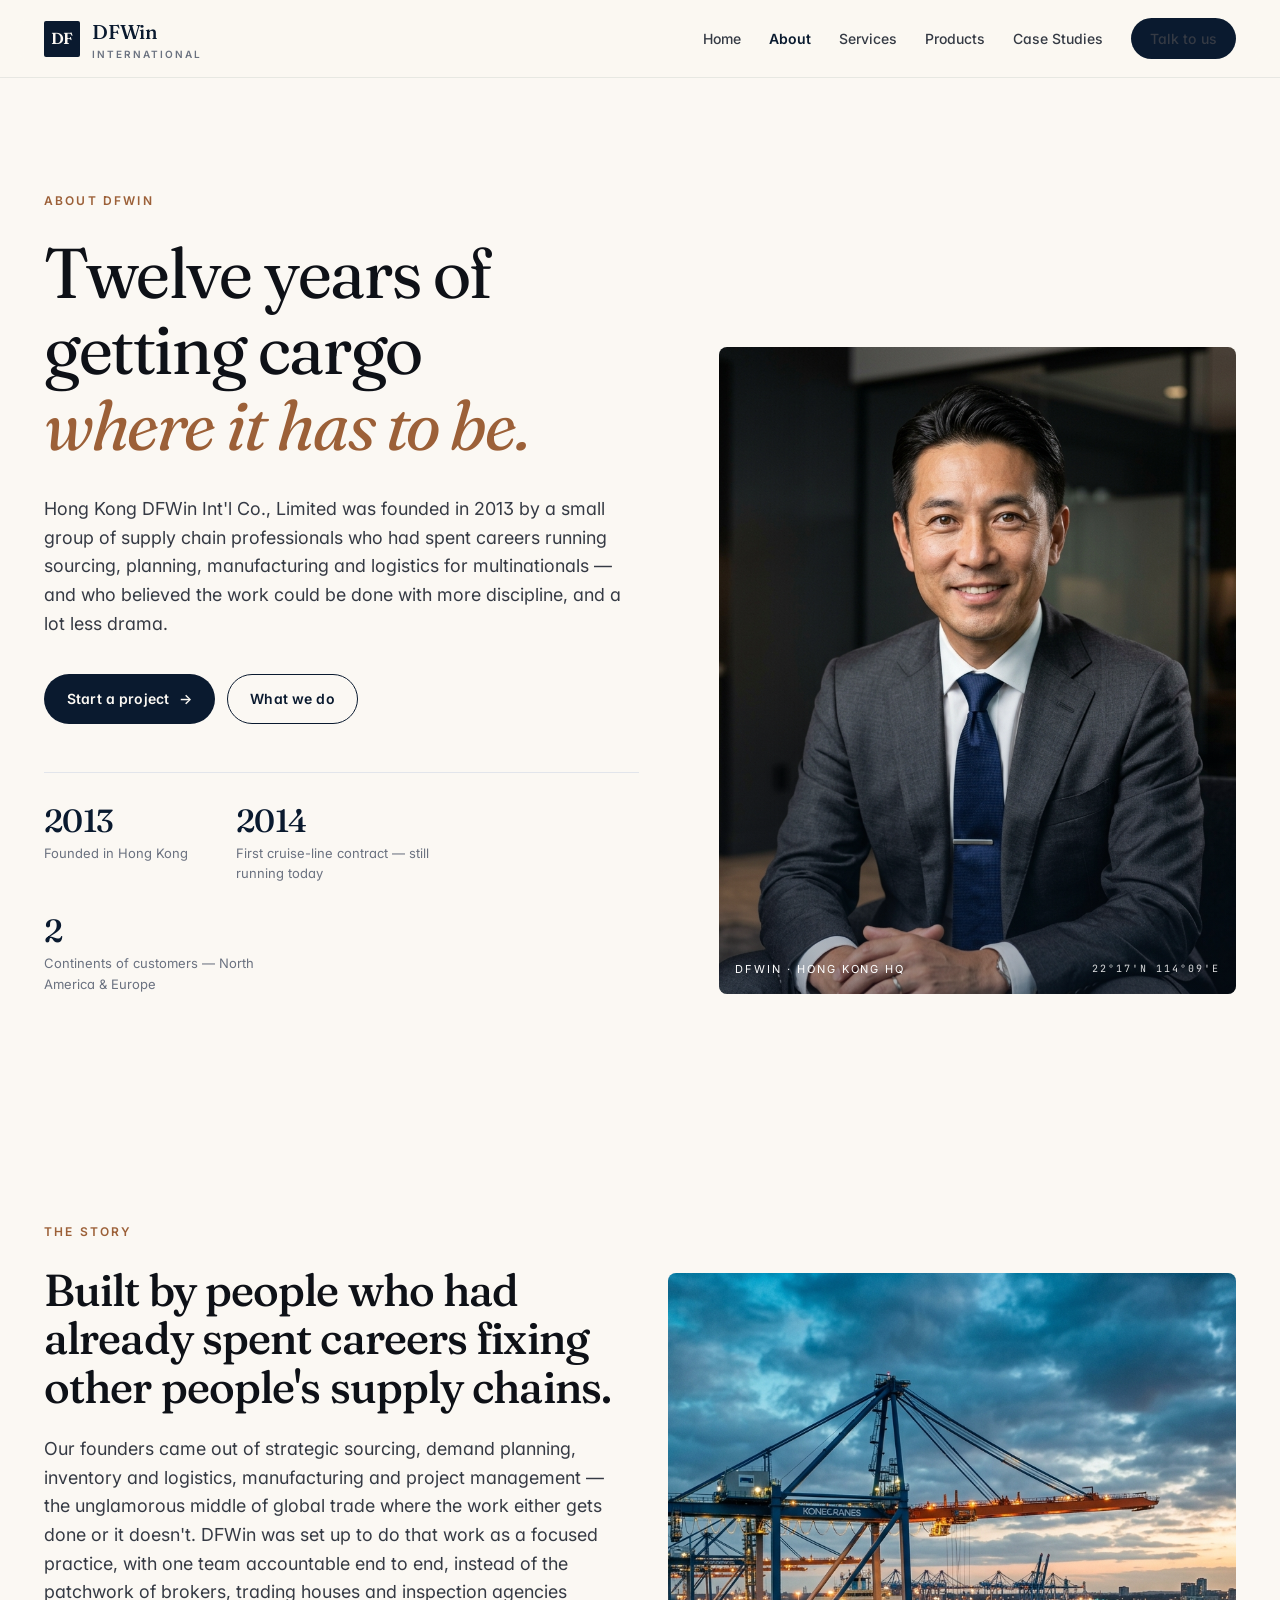
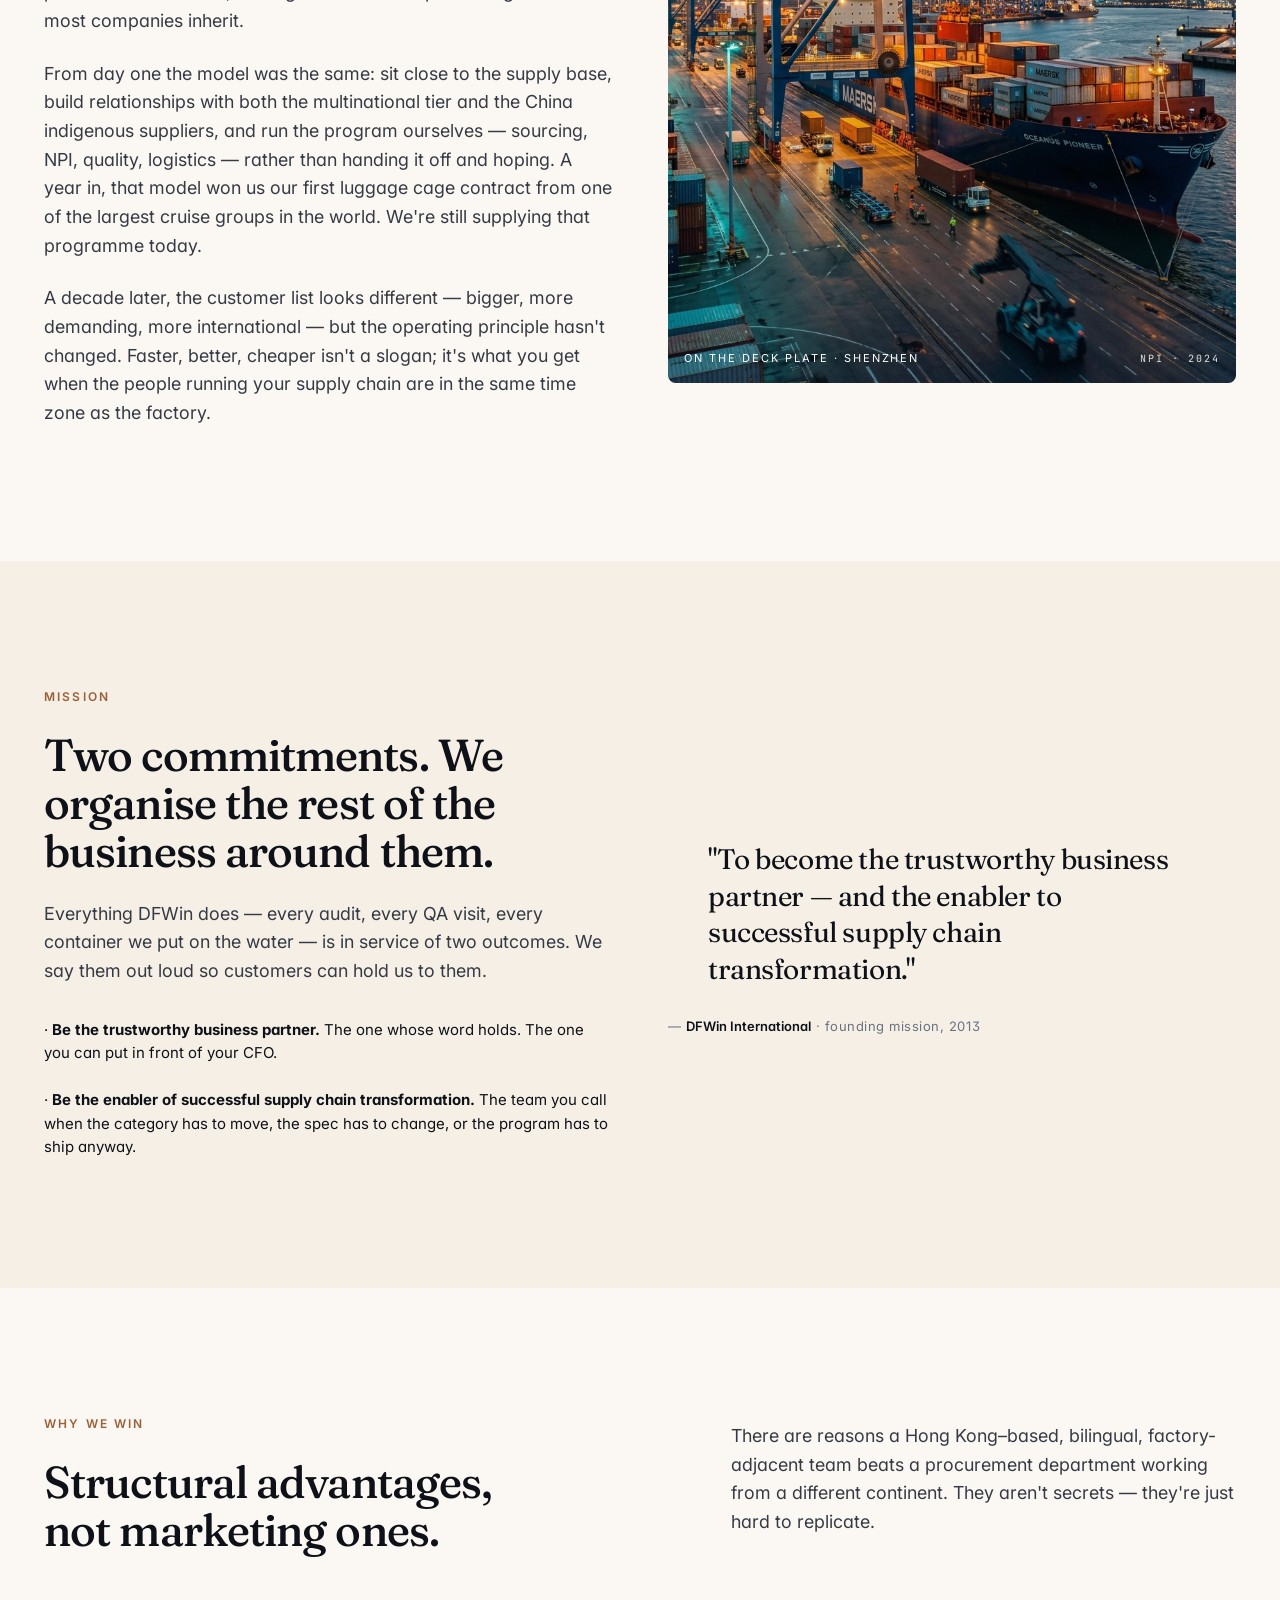
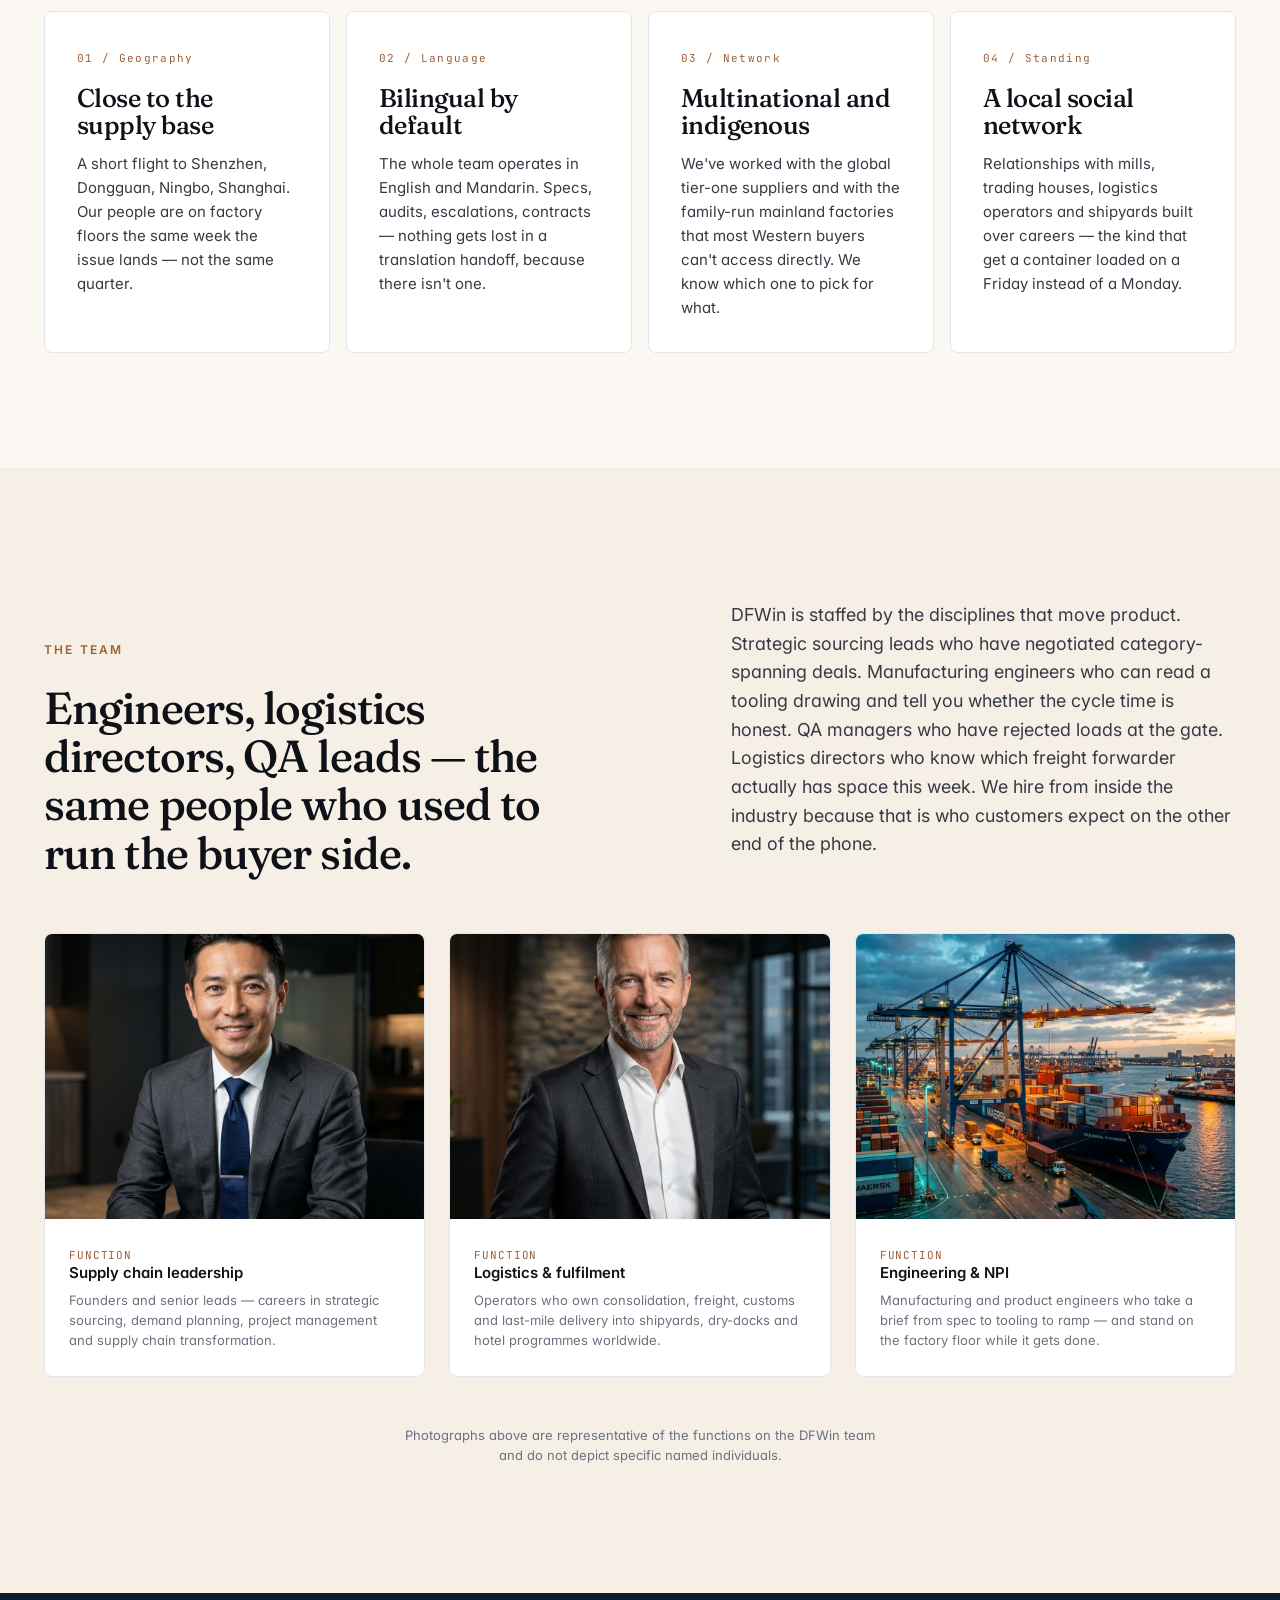
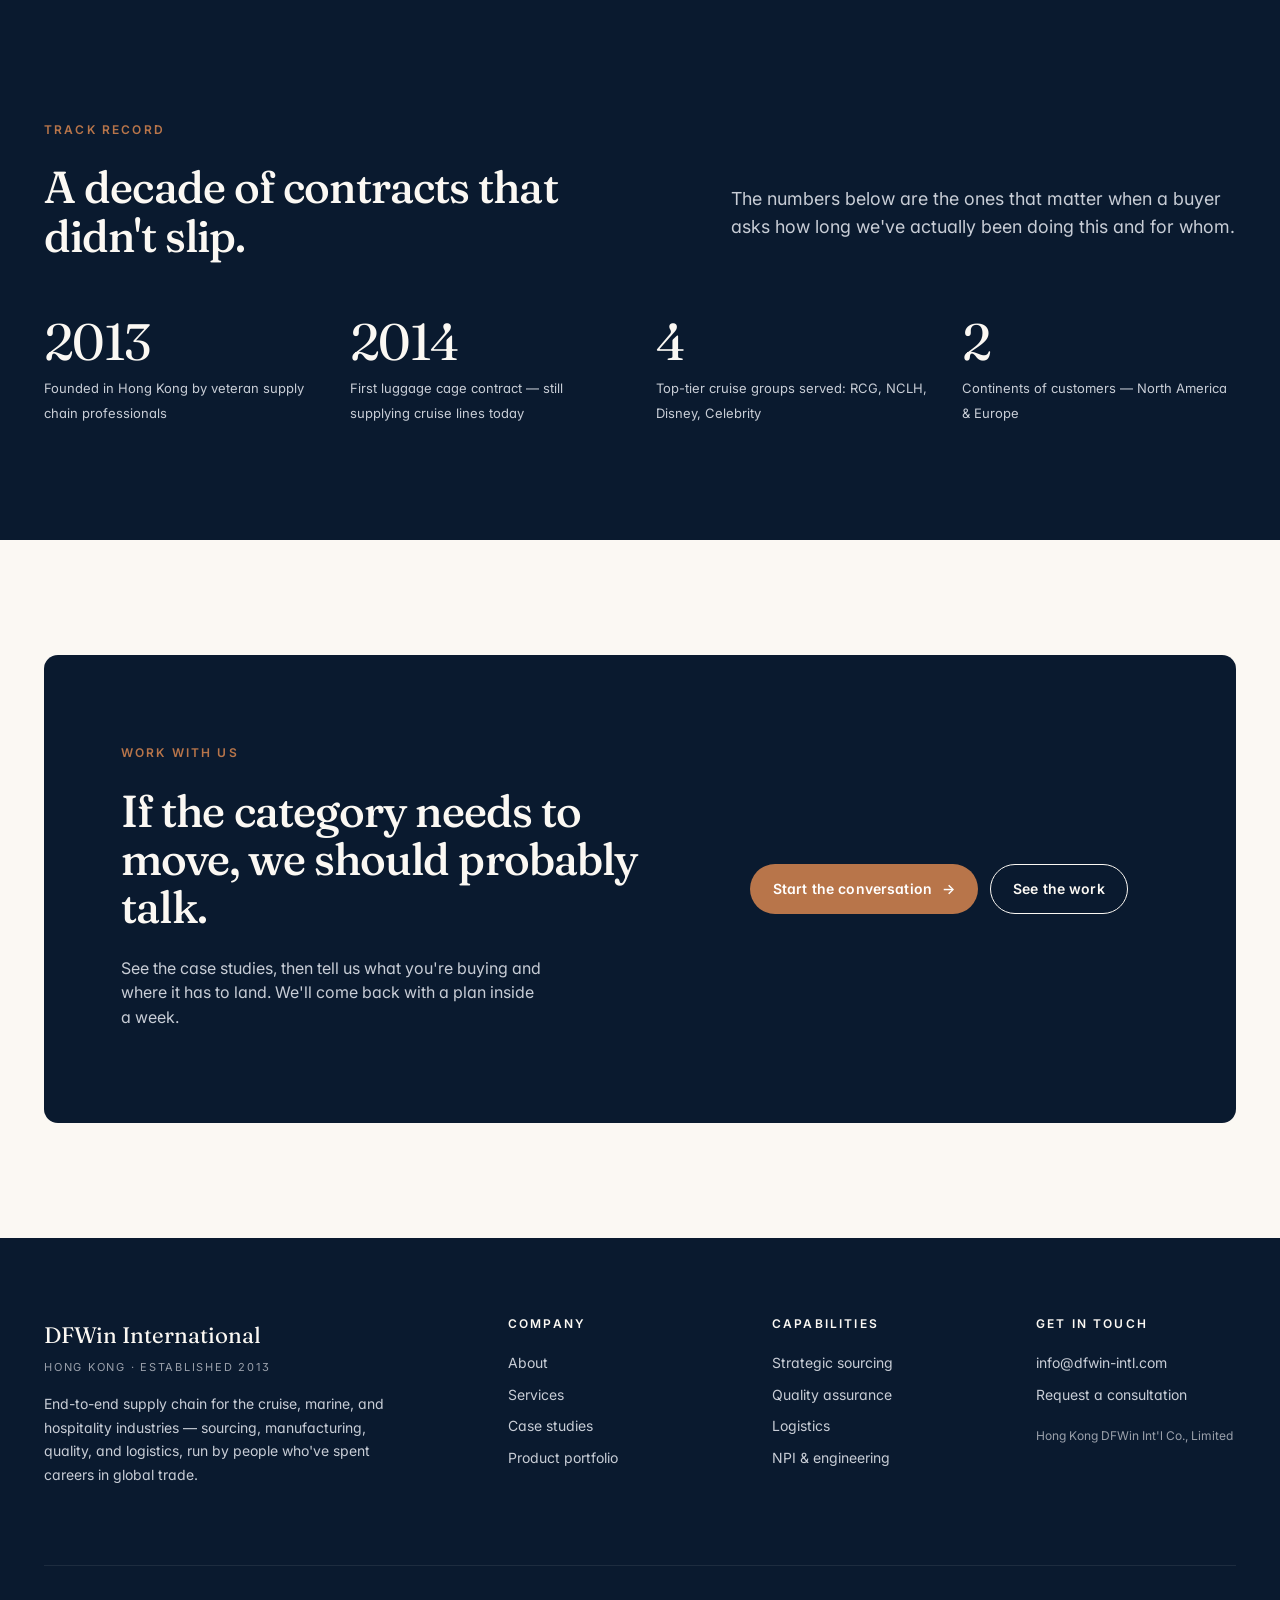
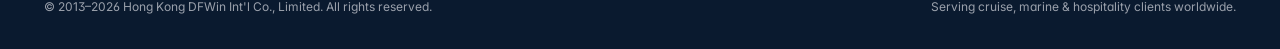
==== about.html @ 31b8bef3 "Initial deploy: DFWin International rebuilt site" ====
<!DOCTYPE html>
<html lang="en">
<head>
  <meta charset="UTF-8">
  <meta name="viewport" content="width=device-width, initial-scale=1.0">
  <meta name="theme-color" content="#0a1a2f">
  <title>About | DFWin International — Global Supply Chain</title>
  <meta name="description" content="Founded in Hong Kong in 2013 by veteran supply chain professionals, DFWin International runs end-to-end sourcing, NPI, QA and logistics for cruise lines, shipyards and hospitality brands in North America and Europe.">
  <meta property="og:type" content="website">
  <meta property="og:title" content="About | DFWin International — Global Supply Chain">
  <meta property="og:description" content="Veteran supply chain professionals, operating out of Hong Kong, building the China-based supply chain for cruise, marine and hospitality customers in North America and Europe.">
  <meta property="og:image" content="images/asian_executive.png">
  <meta property="og:site_name" content="DFWin International">
  <meta property="og:locale" content="en_US">
  <link rel="preconnect" href="https://fonts.googleapis.com">
  <link rel="preconnect" href="https://fonts.gstatic.com" crossorigin>
  <link href="https://fonts.googleapis.com/css2?family=Fraunces:opsz,wght,SOFT@9..144,300..600,0..100&family=Inter:wght@400;500;600;700&family=JetBrains+Mono:wght@500&display=swap" rel="stylesheet">
  <link rel="stylesheet" href="assets/css/main.css">
</head>
<body>

<header class="nav" role="banner">
  <div class="nav-inner">
    <a class="brand" href="index.html" aria-label="DFWin International — home">
      <span class="brand-mark">DF</span>
      <span>DFWin<small>International</small></span>
    </a>
    <nav class="nav-links" aria-label="Primary">
      <a href="index.html">Home</a>
      <a href="about.html" aria-current="page">About</a>
      <a href="services.html">Services</a>
      <a href="products.html">Products</a>
      <a href="case-studies.html">Case Studies</a>
      <a href="contact.html" class="btn btn-primary" style="padding: 9px 18px;">Talk to us</a>
    </nav>
    <button class="nav-mobile-toggle" data-nav-toggle aria-expanded="false" aria-controls="nav-mobile" aria-label="Open menu">
      <svg width="20" height="20" viewBox="0 0 24 24" fill="none" stroke="currentColor" stroke-width="1.6"><path d="M3 7h18M3 12h18M3 17h18" stroke-linecap="round"/></svg>
    </button>
  </div>
  <div class="nav-mobile" id="nav-mobile" data-nav-mobile>
    <a href="index.html">Home</a>
    <a href="about.html" aria-current="page">About</a>
    <a href="services.html">Services</a>
    <a href="products.html">Products</a>
    <a href="case-studies.html">Case Studies</a>
    <a href="contact.html">Talk to us</a>
  </div>
</header>

<main>

  <!-- ============== HERO ============== -->
  <section class="hero" aria-labelledby="about-hero-h">
    <div class="container">
      <div class="hero-grid">
        <div class="reveal">
          <p class="eyebrow mb-3">About DFWin</p>
          <h1 id="about-hero-h" class="font-display">
            Twelve years of getting cargo<br>
            <em>where it has to be.</em>
          </h1>
          <p class="lede mt-4" style="max-width: 54ch;">
            Hong Kong DFWin Int'l Co., Limited was founded in 2013 by a small group of supply chain professionals who had spent careers running sourcing, planning, manufacturing and logistics for multinationals — and who believed the work could be done with more discipline, and a lot less drama.
          </p>
          <div class="mt-4" style="display:flex; flex-wrap:wrap; gap:12px; margin-top:36px;">
            <a class="btn btn-primary btn-arrow" href="contact.html">Start a project</a>
            <a class="btn btn-ghost" href="services.html">What we do</a>
          </div>
          <div class="hero-meta">
            <div class="hero-meta-item"><strong>2013</strong><span>Founded in Hong Kong</span></div>
            <div class="hero-meta-item"><strong>2014</strong><span>First cruise-line contract — still running today</span></div>
            <div class="hero-meta-item"><strong>2</strong><span>Continents of customers — North America &amp; Europe</span></div>
          </div>
        </div>
        <div class="hero-media reveal" aria-hidden="true">
          <img src="images/asian_executive.png" alt="" loading="eager" decoding="async">
          <div class="hero-tag">
            <span>DFWin · Hong Kong HQ</span>
            <span>22°17'N 114°09'E</span>
          </div>
        </div>
      </div>
    </div>
  </section>

  <!-- ============== STORY ============== -->
  <section aria-labelledby="story-h">
    <div class="container">
      <div class="grid grid-2 reveal" style="align-items: center;">
        <div>
          <p class="eyebrow mb-3">The story</p>
          <h2 id="story-h" class="mb-3">Built by people who had already spent careers fixing other people's supply chains.</h2>
          <p class="lede">Our founders came out of strategic sourcing, demand planning, inventory and logistics, manufacturing and project management — the unglamorous middle of global trade where the work either gets done or it doesn't. DFWin was set up to do that work as a focused practice, with one team accountable end to end, instead of the patchwork of brokers, trading houses and inspection agencies most companies inherit.</p>
          <p class="lede mt-3">From day one the model was the same: sit close to the supply base, build relationships with both the multinational tier and the China indigenous suppliers, and run the program ourselves — sourcing, NPI, quality, logistics — rather than handing it off and hoping. A year in, that model won us our first luggage cage contract from one of the largest cruise groups in the world. We're still supplying that programme today.</p>
          <p class="lede mt-3">A decade later, the customer list looks different — bigger, more demanding, more international — but the operating principle hasn't changed. Faster, better, cheaper isn't a slogan; it's what you get when the people running your supply chain are in the same time zone as the factory.</p>
        </div>
        <figure class="hero-media" style="margin: 0;" aria-hidden="true">
          <img src="images/marine_engineering.png" alt="">
          <div class="hero-tag">
            <span>On the deck plate · Shenzhen</span>
            <span>NPI · 2024</span>
          </div>
        </figure>
      </div>
    </div>
  </section>

  <!-- ============== MISSION ============== -->
  <section class="surface-cream" aria-labelledby="mission-h">
    <div class="container">
      <div class="grid grid-2 reveal" style="align-items: center;">
        <div>
          <p class="eyebrow mb-3">Mission</p>
          <h2 id="mission-h" class="mb-3">Two commitments. We organise the rest of the business around them.</h2>
          <p class="lede">Everything DFWin does — every audit, every QA visit, every container we put on the water — is in service of two outcomes. We say them out loud so customers can hold us to them.</p>
          <ul class="flow mt-4" style="list-style: none; padding: 0; font-size: 15px;">
            <li>· <strong>Be the trustworthy business partner.</strong> The one whose word holds. The one you can put in front of your CFO.</li>
            <li>· <strong>Be the enabler of successful supply chain transformation.</strong> The team you call when the category has to move, the spec has to change, or the program has to ship anyway.</li>
          </ul>
        </div>
        <figure style="margin: 0;">
          <blockquote class="pull">
            "To become the trustworthy business partner — and the enabler to successful supply chain transformation."
          </blockquote>
          <span class="pull-cite">— <strong>DFWin International</strong> · founding mission, 2013</span>
        </figure>
      </div>
    </div>
  </section>

  <!-- ============== WHY HONG KONG / WHY US ============== -->
  <section aria-labelledby="why-h">
    <div class="container">
      <div class="sec-head reveal">
        <div>
          <p class="eyebrow mb-3">Why we win</p>
          <h2 id="why-h">Structural advantages, not marketing ones.</h2>
        </div>
        <p class="lede">There are reasons a Hong Kong–based, bilingual, factory-adjacent team beats a procurement department working from a different continent. They aren't secrets — they're just hard to replicate.</p>
      </div>

      <div class="grid grid-4">
        <article class="card reveal">
          <span class="card-num">01 / Geography</span>
          <h3>Close to the supply base</h3>
          <p>A short flight to Shenzhen, Dongguan, Ningbo, Shanghai. Our people are on factory floors the same week the issue lands — not the same quarter.</p>
        </article>
        <article class="card reveal" style="transition-delay: 80ms;">
          <span class="card-num">02 / Language</span>
          <h3>Bilingual by default</h3>
          <p>The whole team operates in English and Mandarin. Specs, audits, escalations, contracts — nothing gets lost in a translation handoff, because there isn't one.</p>
        </article>
        <article class="card reveal" style="transition-delay: 160ms;">
          <span class="card-num">03 / Network</span>
          <h3>Multinational and indigenous</h3>
          <p>We've worked with the global tier-one suppliers and with the family-run mainland factories that most Western buyers can't access directly. We know which one to pick for what.</p>
        </article>
        <article class="card reveal" style="transition-delay: 240ms;">
          <span class="card-num">04 / Standing</span>
          <h3>A local social network</h3>
          <p>Relationships with mills, trading houses, logistics operators and shipyards built over careers — the kind that get a container loaded on a Friday instead of a Monday.</p>
        </article>
      </div>
    </div>
  </section>

  <!-- ============== TEAM ============== -->
  <section class="surface-cream" aria-labelledby="team-h">
    <div class="container">
      <div class="sec-head reveal">
        <div>
          <p class="eyebrow mb-3">The team</p>
          <h2 id="team-h">Engineers, logistics directors, QA leads — the same people who used to run the buyer side.</h2>
        </div>
        <p class="lede">DFWin is staffed by the disciplines that move product. Strategic sourcing leads who have negotiated category-spanning deals. Manufacturing engineers who can read a tooling drawing and tell you whether the cycle time is honest. QA managers who have rejected loads at the gate. Logistics directors who know which freight forwarder actually has space this week. We hire from inside the industry because that is who customers expect on the other end of the phone.</p>
      </div>

      <div class="grid grid-3">
        <article class="prod reveal">
          <div class="prod-img"><img src="images/asian_executive.png" alt="Supply chain leadership in conversation at the Hong Kong office"></div>
          <div class="prod-body">
            <span class="cs-card-tag">Function</span>
            <h4>Supply chain leadership</h4>
            <p>Founders and senior leads — careers in strategic sourcing, demand planning, project management and supply chain transformation.</p>
          </div>
        </article>
        <article class="prod reveal" style="transition-delay: 80ms;">
          <div class="prod-img"><img src="images/logistics_director.png" alt="Logistics director reviewing container schedules"></div>
          <div class="prod-body">
            <span class="cs-card-tag">Function</span>
            <h4>Logistics &amp; fulfilment</h4>
            <p>Operators who own consolidation, freight, customs and last-mile delivery into shipyards, dry-docks and hotel programmes worldwide.</p>
          </div>
        </article>
        <article class="prod reveal" style="transition-delay: 160ms;">
          <div class="prod-img"><img src="images/marine_engineering.png" alt="Engineer on a shipyard reviewing fabrication tolerances"></div>
          <div class="prod-body">
            <span class="cs-card-tag">Function</span>
            <h4>Engineering &amp; NPI</h4>
            <p>Manufacturing and product engineers who take a brief from spec to tooling to ramp — and stand on the factory floor while it gets done.</p>
          </div>
        </article>
      </div>

      <p class="muted center mt-6" style="font-size: 13px; max-width: 60ch; margin-left: auto; margin-right: auto;">Photographs above are representative of the functions on the DFWin team and do not depict specific named individuals.</p>
    </div>
  </section>

  <!-- ============== STATS / PROOF ============== -->
  <section class="surface-dark" aria-labelledby="about-proof-h">
    <div class="container">
      <div class="sec-head reveal">
        <div>
          <p class="eyebrow on-dark mb-3">Track record</p>
          <h2 id="about-proof-h">A decade of contracts that didn't slip.</h2>
        </div>
        <p class="lede" style="color: var(--ink-300);">The numbers below are the ones that matter when a buyer asks how long we've actually been doing this and for whom.</p>
      </div>
      <div class="stats reveal">
        <div class="stat"><strong>2013</strong><span>Founded in Hong Kong by veteran supply chain professionals</span></div>
        <div class="stat"><strong>2014</strong><span>First luggage cage contract — still supplying cruise lines today</span></div>
        <div class="stat"><strong>4</strong><span>Top-tier cruise groups served: RCG, NCLH, Disney, Celebrity</span></div>
        <div class="stat"><strong>2</strong><span>Continents of customers — North America &amp; Europe</span></div>
      </div>
    </div>
  </section>

  <!-- ============== CTA ============== -->
  <section aria-labelledby="about-cta-h">
    <div class="container">
      <div class="cta-band reveal">
        <div>
          <p class="eyebrow on-dark mb-3">Work with us</p>
          <h2 id="about-cta-h">If the category needs to move, we should probably talk.</h2>
          <p class="mt-3">See the case studies, then tell us what you're buying and where it has to land. We'll come back with a plan inside a week.</p>
        </div>
        <div class="cta-actions">
          <a class="btn btn-accent btn-arrow" href="contact.html">Start the conversation</a>
          <a class="btn btn-on-dark btn-ghost" href="case-studies.html">See the work</a>
        </div>
      </div>
    </div>
  </section>

</main>

<footer class="footer" role="contentinfo">
  <div class="container">
    <div class="footer-grid">
      <div>
        <div class="footer-brand">DFWin International
          <small>Hong Kong · Established 2013</small>
        </div>
        <p style="max-width: 38ch; font-size: 14px; line-height: 1.7; color: var(--ink-300);">End-to-end supply chain for the cruise, marine, and hospitality industries — sourcing, manufacturing, quality, and logistics, run by people who've spent careers in global trade.</p>
      </div>
      <div>
        <h4>Company</h4>
        <a href="about.html">About</a>
        <a href="services.html">Services</a>
        <a href="case-studies.html">Case studies</a>
        <a href="products.html">Product portfolio</a>
      </div>
      <div>
        <h4>Capabilities</h4>
        <a href="services.html#sourcing">Strategic sourcing</a>
        <a href="services.html#quality">Quality assurance</a>
        <a href="services.html#logistics">Logistics</a>
        <a href="services.html#npi">NPI &amp; engineering</a>
      </div>
      <div>
        <h4>Get in touch</h4>
        <a href="mailto:info@dfwin-intl.com">info@dfwin-intl.com</a>
        <a href="contact.html">Request a consultation</a>
        <p style="font-size: 12px; color: var(--ink-400); margin-top: 16px; line-height: 1.6;">Hong Kong DFWin Int'l Co., Limited</p>
      </div>
    </div>
    <div class="footer-meta">
      <span>© 2013–2026 Hong Kong DFWin Int'l Co., Limited. All rights reserved.</span>
      <span>Serving cruise, marine &amp; hospitality clients worldwide.</span>
    </div>
  </div>
</footer>

<script src="assets/js/main.js"></script>
</body>
</html>
---- assets/css/main.css ----
/* ============================================================
   DFWin International — Design System
   Editorial / premium / maritime B2B
   ============================================================ */

:root {
  /* Brand palette */
  --navy-900: #0a1a2f;
  --navy-800: #11253f;
  --navy-700: #1a3454;
  --navy-600: #2a4a6f;
  --cream-50:  #fbf8f3;
  --cream-100: #f5efe6;
  --cream-200: #ebe2d3;
  --copper-500: #b8754a;
  --copper-600: #9c6038;
  --copper-700: #7a4a2c;
  --teal-700:  #1e5e5e;
  --teal-800:  #144848;
  --ink-900:  #0e1117;
  --ink-800:  #1a1f29;
  --ink-700:  #353a44;
  --ink-500:  #6b7280;
  --ink-400:  #9aa0ab;
  --ink-300:  #c8cdd6;
  --ink-200:  #e2e5eb;
  --ink-100:  #eef0f4;

  /* Semantic */
  --bg:       var(--cream-50);
  --bg-alt:   var(--cream-100);
  --bg-dark:  var(--navy-900);
  --surface:  #ffffff;
  --text:     var(--ink-900);
  --text-soft:var(--ink-700);
  --text-mute:var(--ink-500);
  --accent:   var(--copper-500);
  --rule:     var(--ink-200);

  /* Type */
  --font-display: "Fraunces", Georgia, "Times New Roman", serif;
  --font-sans:    "Inter", -apple-system, BlinkMacSystemFont, "Segoe UI", sans-serif;
  --font-mono:    "JetBrains Mono", ui-monospace, SFMono-Regular, Menlo, monospace;

  /* Scale */
  --container:    1240px;
  --container-tight: 880px;

  /* Radii */
  --r-sm: 4px;
  --r-md: 8px;
  --r-lg: 14px;
  --r-xl: 24px;
}

/* ---------- Reset & base ---------- */
*, *::before, *::after { box-sizing: border-box; }
html { scroll-behavior: smooth; -webkit-text-size-adjust: 100%; }
body {
  margin: 0;
  font-family: var(--font-sans);
  font-weight: 400;
  color: var(--text);
  background: var(--bg);
  line-height: 1.55;
  font-feature-settings: "ss01", "cv11";
  -webkit-font-smoothing: antialiased;
  text-rendering: optimizeLegibility;
}
img { max-width: 100%; height: auto; display: block; }
a { color: inherit; text-decoration: none; }
button { font: inherit; cursor: pointer; }

/* ---------- Typography ---------- */
.font-display { font-family: var(--font-display); font-optical-sizing: auto; }
.eyebrow {
  font-family: var(--font-sans);
  font-size: 12px;
  font-weight: 600;
  letter-spacing: 0.18em;
  text-transform: uppercase;
  color: var(--copper-600);
}
.eyebrow.on-dark { color: var(--copper-500); }

h1, .h1, h2, .h2, h3, .h3, h4, .h4 {
  font-family: var(--font-display);
  font-weight: 500;
  letter-spacing: -0.02em;
  color: var(--text);
  margin: 0;
  line-height: 1.08;
  font-variation-settings: "SOFT" 30, "WONK" 0;
}
h1, .h1 { font-size: clamp(2.6rem, 5.5vw, 4.6rem); font-weight: 400; }
h2, .h2 { font-size: clamp(2rem, 3.5vw, 2.9rem); }
h3, .h3 { font-size: clamp(1.4rem, 2vw, 1.7rem); font-weight: 500; }
h4, .h4 { font-size: 1.15rem; font-weight: 600; font-family: var(--font-sans); letter-spacing: 0; }

.lede { font-size: clamp(1.05rem, 1.4vw, 1.25rem); color: var(--text-soft); line-height: 1.6; max-width: 60ch; }
.muted { color: var(--text-mute); }

::selection { background: var(--copper-500); color: #fff; }

/* ---------- Layout ---------- */
.container { width: 100%; max-width: var(--container); margin: 0 auto; padding: 0 24px; }
.container-tight { max-width: var(--container-tight); margin: 0 auto; padding: 0 24px; }
section { padding: clamp(72px, 9vw, 128px) 0; }
.section-tight { padding: clamp(56px, 6vw, 88px) 0; }

.grid { display: grid; gap: 24px; }
.grid-2 { grid-template-columns: 1fr; gap: 32px; }
.grid-3 { grid-template-columns: 1fr; gap: 24px; }
.grid-4 { grid-template-columns: repeat(2, 1fr); gap: 16px; }
@media (min-width: 740px) {
  .grid-2 { grid-template-columns: 1fr 1fr; gap: 56px; }
  .grid-3 { grid-template-columns: repeat(3, 1fr); }
  .grid-4 { grid-template-columns: repeat(4, 1fr); }
}

/* ---------- Surfaces ---------- */
.surface-cream { background: var(--cream-100); }
.surface-dark  { background: var(--bg-dark); color: var(--cream-50); }
.surface-dark h1, .surface-dark h2, .surface-dark h3, .surface-dark h4 { color: var(--cream-50); }
.surface-dark .lede, .surface-dark .muted { color: var(--ink-300); }
.surface-dark .rule { border-color: rgba(255,255,255,0.12); }

.rule { border-top: 1px solid var(--rule); }
.rule-thin { border-top: 1px solid var(--rule); }

/* ---------- Nav ---------- */
.nav {
  position: sticky;
  top: 0;
  z-index: 50;
  background: rgba(251, 248, 243, 0.85);
  backdrop-filter: saturate(180%) blur(14px);
  -webkit-backdrop-filter: saturate(180%) blur(14px);
  border-bottom: 1px solid rgba(10, 26, 47, 0.08);
}
.nav-inner {
  max-width: var(--container);
  margin: 0 auto;
  padding: 16px 24px;
  display: flex;
  align-items: center;
  justify-content: space-between;
  gap: 24px;
}
.brand { display: flex; align-items: center; gap: 12px; font-family: var(--font-display); font-size: 1.25rem; font-weight: 500; letter-spacing: -0.01em; color: var(--navy-900); }
.brand-mark {
  width: 36px; height: 36px;
  background: var(--navy-900);
  color: var(--cream-50);
  display: grid; place-items: center;
  font-family: var(--font-display);
  font-weight: 600;
  border-radius: 2px;
  letter-spacing: -0.02em;
  font-size: 1rem;
}
.brand small { display: block; font-family: var(--font-sans); font-size: 10px; letter-spacing: 0.2em; color: var(--text-mute); font-weight: 600; text-transform: uppercase; line-height: 1.4; }
.nav-links { display: none; align-items: center; gap: 28px; }
.nav-links a { font-size: 14px; color: var(--text-soft); font-weight: 500; transition: color 150ms ease; }
.nav-links a:hover, .nav-links a[aria-current="page"] { color: var(--navy-900); }
.nav-links a[aria-current="page"] { font-weight: 600; }
@media (min-width: 900px) { .nav-links { display: flex; } }

.nav-mobile-toggle { display: inline-flex; align-items: center; justify-content: center; width: 40px; height: 40px; border: 1px solid var(--rule); background: transparent; border-radius: var(--r-sm); }
@media (min-width: 900px) { .nav-mobile-toggle { display: none; } }

.nav-mobile {
  display: none;
  border-top: 1px solid var(--rule);
  padding: 12px 24px 20px;
  background: var(--bg);
}
.nav-mobile a { display: block; padding: 10px 0; font-size: 15px; color: var(--text-soft); border-bottom: 1px solid var(--rule); }
.nav-mobile.open { display: block; }
@media (min-width: 900px) { .nav-mobile { display: none !important; } }

/* ---------- Buttons ---------- */
.btn { display: inline-flex; align-items: center; gap: 10px; padding: 13px 22px; font-size: 14px; font-weight: 600; letter-spacing: 0.01em; border-radius: 999px; transition: all 200ms ease; border: 1px solid transparent; white-space: nowrap; }
.btn-primary { background: var(--navy-900); color: var(--cream-50); }
.btn-primary:hover { background: var(--navy-700); }
.btn-accent { background: var(--copper-500); color: #fff; }
.btn-accent:hover { background: var(--copper-600); }
.btn-ghost { background: transparent; color: var(--navy-900); border-color: var(--navy-900); }
.btn-ghost:hover { background: var(--navy-900); color: var(--cream-50); }
.btn-link { background: transparent; padding: 0; font-size: 14px; font-weight: 600; color: var(--copper-600); border-bottom: 1px solid currentColor; border-radius: 0; padding-bottom: 2px; }
.btn-link:hover { color: var(--copper-700); }
.btn-on-dark.btn-ghost { color: var(--cream-50); border-color: var(--cream-50); }
.btn-on-dark.btn-ghost:hover { background: var(--cream-50); color: var(--navy-900); }
.btn-arrow::after { content: "→"; transition: transform 200ms ease; }
.btn-arrow:hover::after { transform: translateX(3px); }

/* ---------- Hero ---------- */
.hero {
  position: relative;
  padding-top: clamp(64px, 8vw, 112px);
  padding-bottom: clamp(64px, 8vw, 112px);
  overflow: hidden;
}
.hero-grid { display: grid; grid-template-columns: 1fr; gap: 56px; align-items: end; }
@media (min-width: 1000px) { .hero-grid { grid-template-columns: 1.15fr 1fr; gap: 80px; } }
.hero h1 { margin-bottom: 28px; }
.hero h1 em { font-style: italic; font-weight: 400; color: var(--copper-600); font-feature-settings: "ss01"; }
.hero-meta { display: flex; flex-wrap: wrap; gap: 32px 48px; margin-top: 48px; padding-top: 32px; border-top: 1px solid var(--rule); }
.hero-meta-item { font-size: 13px; color: var(--text-mute); max-width: 220px; }
.hero-meta-item strong { display: block; font-family: var(--font-display); font-size: 2rem; font-weight: 500; color: var(--navy-900); letter-spacing: -0.02em; line-height: 1; margin-bottom: 6px; }

.hero-media {
  position: relative;
  aspect-ratio: 4/5;
  border-radius: var(--r-md);
  overflow: hidden;
  background: var(--ink-200);
}
.hero-media img { width: 100%; height: 100%; object-fit: cover; }
.hero-media::after {
  content: "";
  position: absolute; inset: 0;
  background: linear-gradient(180deg, rgba(10,26,47,0) 50%, rgba(10,26,47,0.35) 100%);
}
.hero-tag {
  position: absolute; left: 16px; bottom: 16px; right: 16px;
  font-size: 11px; letter-spacing: 0.18em; text-transform: uppercase; color: #fff;
  display: flex; align-items: center; justify-content: space-between; gap: 12px;
  z-index: 1;
}
.hero-tag span:last-child { font-family: var(--font-mono); font-size: 10px; opacity: 0.85; }

/* ---------- Section heading ---------- */
.sec-head { display: grid; grid-template-columns: 1fr; gap: 24px; align-items: end; margin-bottom: 56px; }
@media (min-width: 800px) { .sec-head { grid-template-columns: 1.2fr 1fr; gap: 80px; } }
.sec-head h2 { max-width: 18ch; }
.sec-head p { max-width: 50ch; }

/* ---------- Cards ---------- */
.card {
  background: var(--surface);
  border: 1px solid var(--rule);
  border-radius: var(--r-md);
  padding: 32px;
  transition: transform 280ms cubic-bezier(.2,.7,.2,1), box-shadow 280ms ease, border-color 200ms ease;
}
.card:hover {
  transform: translateY(-3px);
  box-shadow: 0 24px 48px -28px rgba(10, 26, 47, 0.25);
  border-color: var(--ink-300);
}
.card-num { font-family: var(--font-mono); font-size: 11px; color: var(--copper-600); letter-spacing: 0.12em; }
.card h3 { margin: 16px 0 12px; }
.card p { color: var(--text-soft); font-size: 15px; line-height: 1.6; margin: 0; }
.card-foot { margin-top: 24px; padding-top: 18px; border-top: 1px solid var(--rule); }

/* Case-study card */
.cs-card {
  display: block;
  background: var(--surface);
  border: 1px solid var(--rule);
  border-radius: var(--r-md);
  overflow: hidden;
  transition: transform 280ms cubic-bezier(.2,.7,.2,1), box-shadow 280ms ease;
}
.cs-card:hover { transform: translateY(-4px); box-shadow: 0 24px 48px -28px rgba(10, 26, 47, 0.25); }
.cs-card-img { aspect-ratio: 16/10; background: var(--ink-200); overflow: hidden; position: relative; }
.cs-card-img img { width: 100%; height: 100%; object-fit: cover; transition: transform 600ms cubic-bezier(.2,.7,.2,1); }
.cs-card:hover .cs-card-img img { transform: scale(1.04); }
.cs-card-img::after {
  content: "";
  position: absolute; inset: 0;
  background: linear-gradient(180deg, rgba(10,26,47,0) 55%, rgba(10,26,47,0.55) 100%);
}
.cs-card-logo {
  position: absolute; top: 14px; left: 14px; z-index: 1;
  background: rgba(255,255,255,0.92); padding: 6px 10px; border-radius: 3px;
  font-size: 10px; font-weight: 700; letter-spacing: 0.12em; text-transform: uppercase; color: var(--navy-900);
}
.cs-card-body { padding: 28px; }
.cs-card-tag { font-family: var(--font-mono); font-size: 11px; color: var(--copper-600); letter-spacing: 0.08em; text-transform: uppercase; }
.cs-card h3 { margin: 10px 0 12px; font-size: clamp(1.2rem, 1.6vw, 1.5rem); }
.cs-card p { color: var(--text-soft); font-size: 14px; margin: 0; line-height: 1.6; }
.cs-card-foot { margin-top: 18px; font-size: 13px; font-weight: 600; color: var(--copper-600); display: inline-flex; align-items: center; gap: 6px; }
.cs-card-foot::after { content: "→"; transition: transform 200ms ease; }
.cs-card:hover .cs-card-foot::after { transform: translateX(4px); }

/* ---------- Logo strip ---------- */
.logo-strip { display: flex; flex-wrap: wrap; gap: 40px 64px; align-items: center; justify-content: center; }
.logo-strip img { height: 36px; width: auto; opacity: 0.55; filter: grayscale(1) contrast(1.05); transition: opacity 200ms ease, filter 200ms ease; }
.logo-strip img:hover { opacity: 1; filter: grayscale(0) contrast(1); }
@media (min-width: 800px) { .logo-strip img { height: 44px; } }

/* ---------- Stats band ---------- */
.stats { display: grid; grid-template-columns: repeat(2, 1fr); gap: 32px; }
@media (min-width: 800px) { .stats { grid-template-columns: repeat(4, 1fr); } }
.stat strong { display: block; font-family: var(--font-display); font-size: clamp(2.5rem, 4vw, 3.5rem); font-weight: 400; line-height: 1; letter-spacing: -0.03em; color: var(--navy-900); margin-bottom: 8px; }
.surface-dark .stat strong { color: var(--cream-50); }
.stat span { font-size: 13px; color: var(--text-mute); }
.surface-dark .stat span { color: var(--ink-300); }

/* ---------- Pull quote / testimonial ---------- */
.pull {
  font-family: var(--font-display);
  font-weight: 400;
  font-size: clamp(1.4rem, 2.2vw, 2rem);
  line-height: 1.3;
  letter-spacing: -0.015em;
  color: var(--text);
  max-width: 26ch;
}
.pull-cite { display: block; margin-top: 24px; font-family: var(--font-sans); font-size: 13px; color: var(--text-mute); letter-spacing: 0.04em; }
.pull-cite strong { color: var(--text); font-weight: 600; letter-spacing: 0; }

/* ---------- CTA band ---------- */
.cta-band {
  background: var(--bg-dark);
  color: var(--cream-50);
  border-radius: var(--r-lg);
  padding: clamp(48px, 6vw, 80px);
  display: grid;
  gap: 32px;
  align-items: center;
  grid-template-columns: 1fr;
}
@media (min-width: 800px) { .cta-band { grid-template-columns: 1.4fr 1fr; gap: 56px; } }
.cta-band h2 { color: var(--cream-50); max-width: 18ch; }
.cta-band p { color: var(--ink-300); max-width: 42ch; }
.cta-actions { display: flex; flex-wrap: wrap; gap: 12px; }

/* ---------- Footer ---------- */
.footer { background: var(--navy-900); color: var(--ink-300); padding: 80px 0 32px; }
.footer h4 { color: var(--cream-50); font-size: 12px; letter-spacing: 0.18em; text-transform: uppercase; margin-bottom: 16px; font-family: var(--font-sans); font-weight: 600; }
.footer a { color: var(--ink-300); font-size: 14px; display: block; padding: 5px 0; transition: color 150ms ease; }
.footer a:hover { color: var(--cream-50); }
.footer-grid { display: grid; gap: 48px; grid-template-columns: 1fr; margin-bottom: 64px; }
@media (min-width: 800px) { .footer-grid { grid-template-columns: 2fr 1fr 1fr 1fr; gap: 64px; } }
.footer-brand { font-family: var(--font-display); font-size: 1.4rem; color: var(--cream-50); margin-bottom: 16px; }
.footer-brand small { display: block; font-family: var(--font-sans); font-size: 11px; color: var(--ink-400); letter-spacing: 0.16em; margin-top: 6px; text-transform: uppercase; }
.footer-meta { display: flex; flex-wrap: wrap; gap: 12px 32px; justify-content: space-between; padding-top: 32px; border-top: 1px solid rgba(255,255,255,0.08); font-size: 12px; color: var(--ink-400); }

/* ---------- Utilities ---------- */
.flow > * + * { margin-top: 24px; }
.mt-2 { margin-top: 16px; } .mt-3 { margin-top: 24px; } .mt-4 { margin-top: 32px; } .mt-6 { margin-top: 48px; } .mt-8 { margin-top: 64px; }
.mb-2 { margin-bottom: 16px; } .mb-3 { margin-bottom: 24px; } .mb-4 { margin-bottom: 32px; } .mb-6 { margin-bottom: 48px; }
.center { text-align: center; }
.hide-mobile { display: none; }
@media (min-width: 800px) { .hide-mobile { display: revert; } .hide-desktop { display: none; } }

/* ---------- Forms ---------- */
.field { display: block; margin-bottom: 20px; }
.field label { display: block; font-size: 12px; font-weight: 600; letter-spacing: 0.06em; text-transform: uppercase; color: var(--text-soft); margin-bottom: 8px; }
.field input, .field select, .field textarea {
  width: 100%;
  font: inherit;
  padding: 14px 16px;
  border: 1px solid var(--rule);
  background: var(--surface);
  border-radius: var(--r-sm);
  color: var(--text);
  transition: border-color 150ms ease, box-shadow 150ms ease;
}
.field input:focus, .field select:focus, .field textarea:focus {
  outline: none;
  border-color: var(--navy-900);
  box-shadow: 0 0 0 4px rgba(10,26,47,0.06);
}
.field textarea { min-height: 140px; resize: vertical; }

/* ---------- Animations ---------- */
@media (prefers-reduced-motion: no-preference) {
  .reveal { opacity: 0; transform: translateY(18px); transition: opacity 700ms ease, transform 700ms cubic-bezier(.2,.7,.2,1); }
  .reveal.in { opacity: 1; transform: none; }
}
@media (prefers-reduced-motion: reduce) {
  .reveal { opacity: 1; transform: none; }
  * { animation: none !important; transition: none !important; }
}

/* ---------- Article (case study body) ---------- */
.article { max-width: 720px; margin: 0 auto; }
.article p, .article ul, .article ol { font-size: 17px; line-height: 1.75; color: var(--text-soft); margin: 0 0 1.4em; }
.article h2 { margin: 1.6em 0 0.5em; font-size: 1.7rem; }
.article h3 { margin: 1.4em 0 0.4em; font-size: 1.25rem; }
.article ul, .article ol { padding-left: 22px; }
.article li { margin-bottom: 8px; }
.article blockquote {
  font-family: var(--font-display);
  font-size: clamp(1.3rem, 1.8vw, 1.6rem);
  line-height: 1.4;
  font-weight: 400;
  font-style: italic;
  color: var(--navy-900);
  border-left: 3px solid var(--copper-500);
  padding: 8px 0 8px 24px;
  margin: 2em 0;
  max-width: 28ch;
}
.article-meta { display: flex; flex-wrap: wrap; gap: 24px 40px; padding: 24px 0; border-top: 1px solid var(--rule); border-bottom: 1px solid var(--rule); margin: 32px 0 48px; font-size: 13px; }
.article-meta dt { color: var(--text-mute); text-transform: uppercase; letter-spacing: 0.1em; font-size: 11px; margin-bottom: 4px; }
.article-meta dd { margin: 0; font-weight: 600; color: var(--text); }

/* ---------- Tag pills ---------- */
.pill { display: inline-block; padding: 4px 10px; border: 1px solid var(--rule); background: var(--bg-alt); border-radius: 999px; font-size: 11px; font-weight: 600; color: var(--text-soft); letter-spacing: 0.04em; text-transform: uppercase; }

/* ---------- Product grid ---------- */
.prod {
  background: var(--surface);
  border: 1px solid var(--rule);
  border-radius: var(--r-md);
  overflow: hidden;
  transition: transform 280ms cubic-bezier(.2,.7,.2,1), box-shadow 280ms ease;
}
.prod:hover { transform: translateY(-3px); box-shadow: 0 16px 36px -22px rgba(10, 26, 47, 0.22); }
.prod-img { aspect-ratio: 4/3; background: var(--cream-100); overflow: hidden; }
.prod-img img { width: 100%; height: 100%; object-fit: cover; transition: transform 500ms ease; }
.prod:hover .prod-img img { transform: scale(1.04); }
.prod-body { padding: 22px 24px 26px; }
.prod h4 { margin: 0 0 8px; font-size: 15px; }
.prod p { font-size: 13px; color: var(--text-mute); margin: 0; }
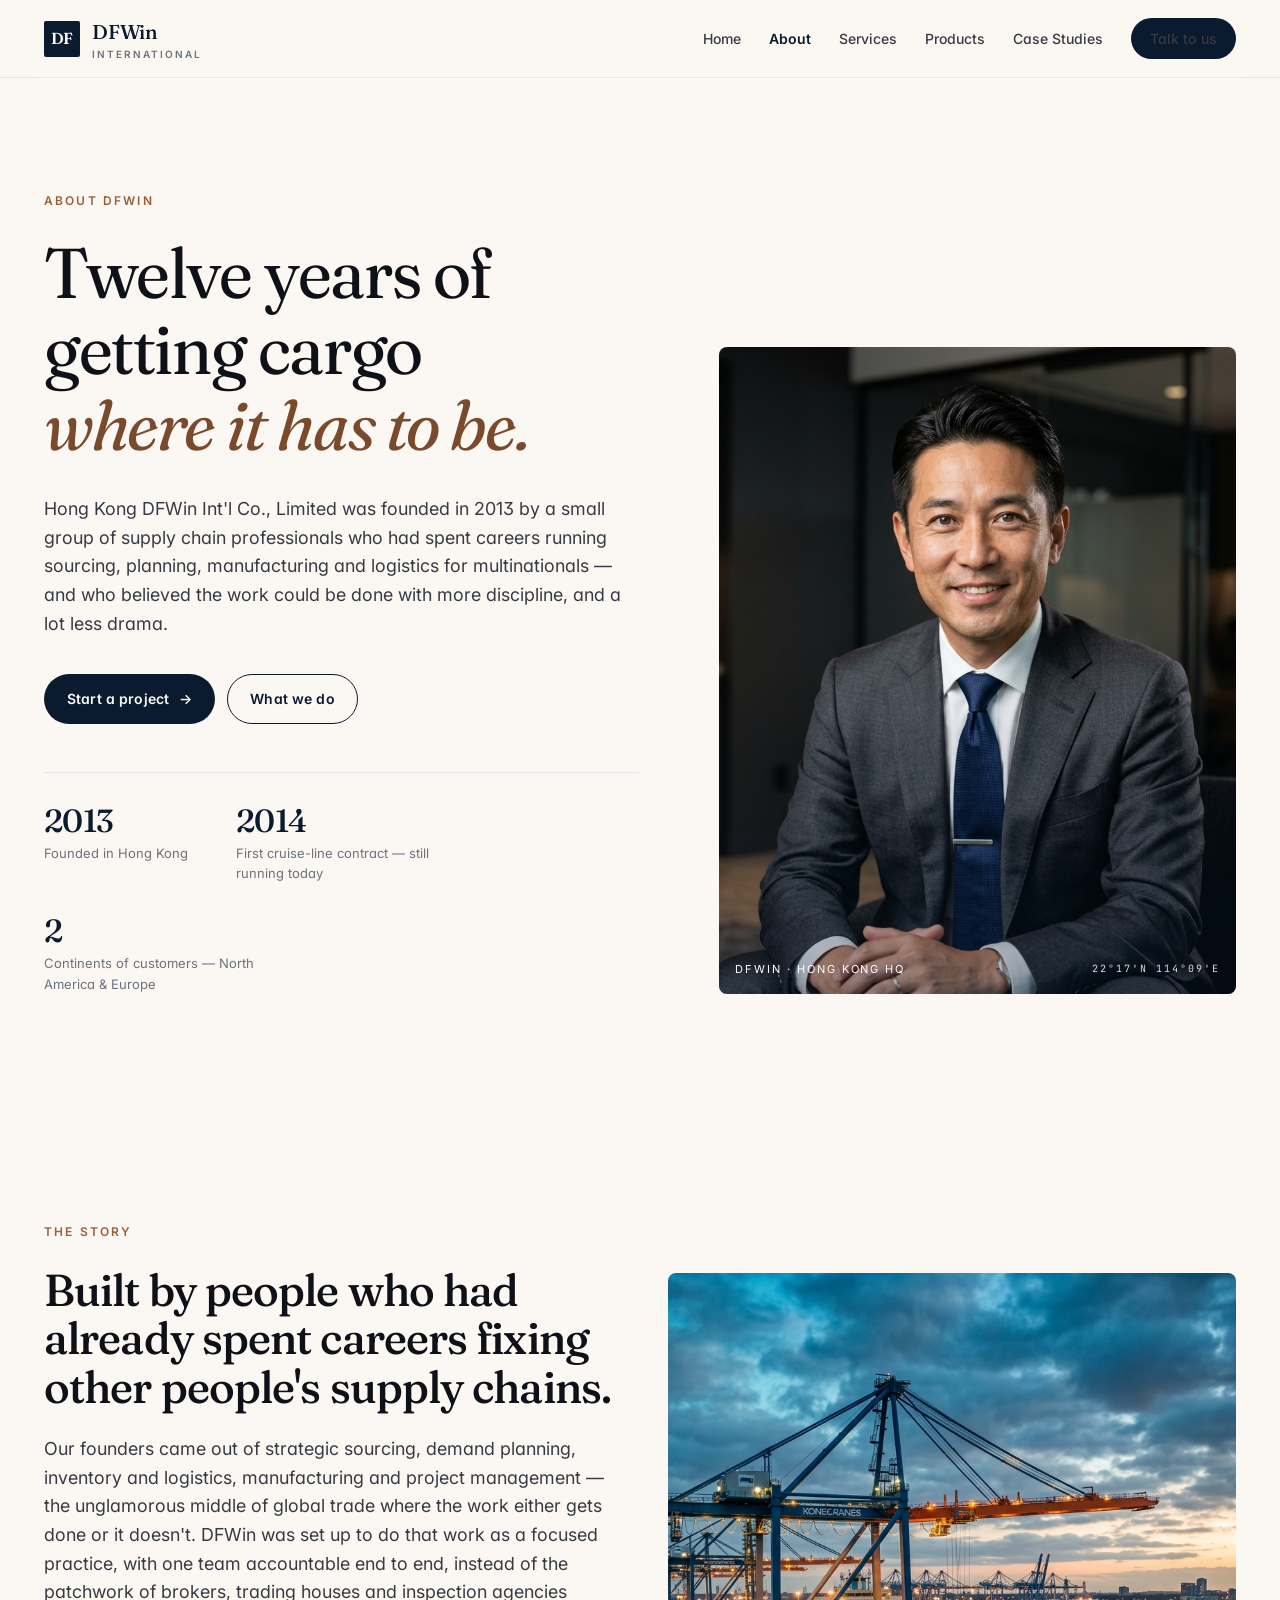
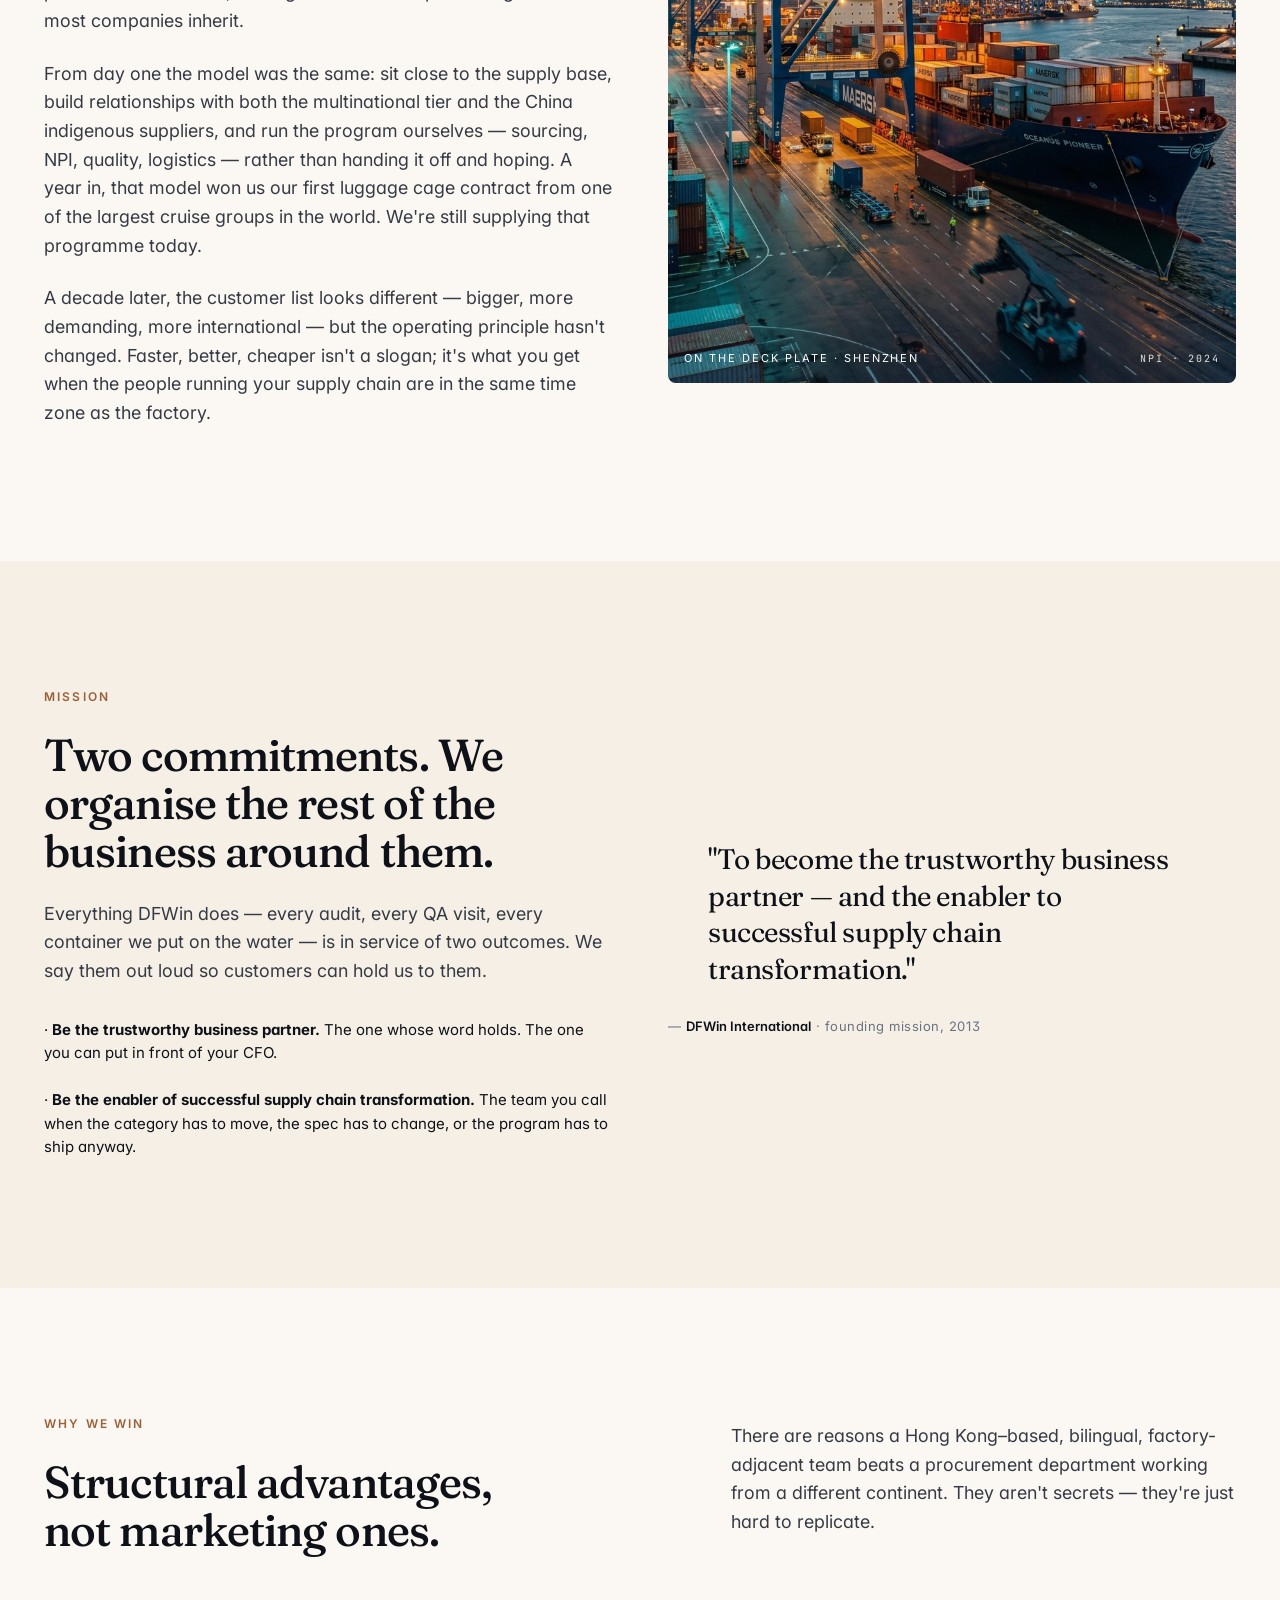
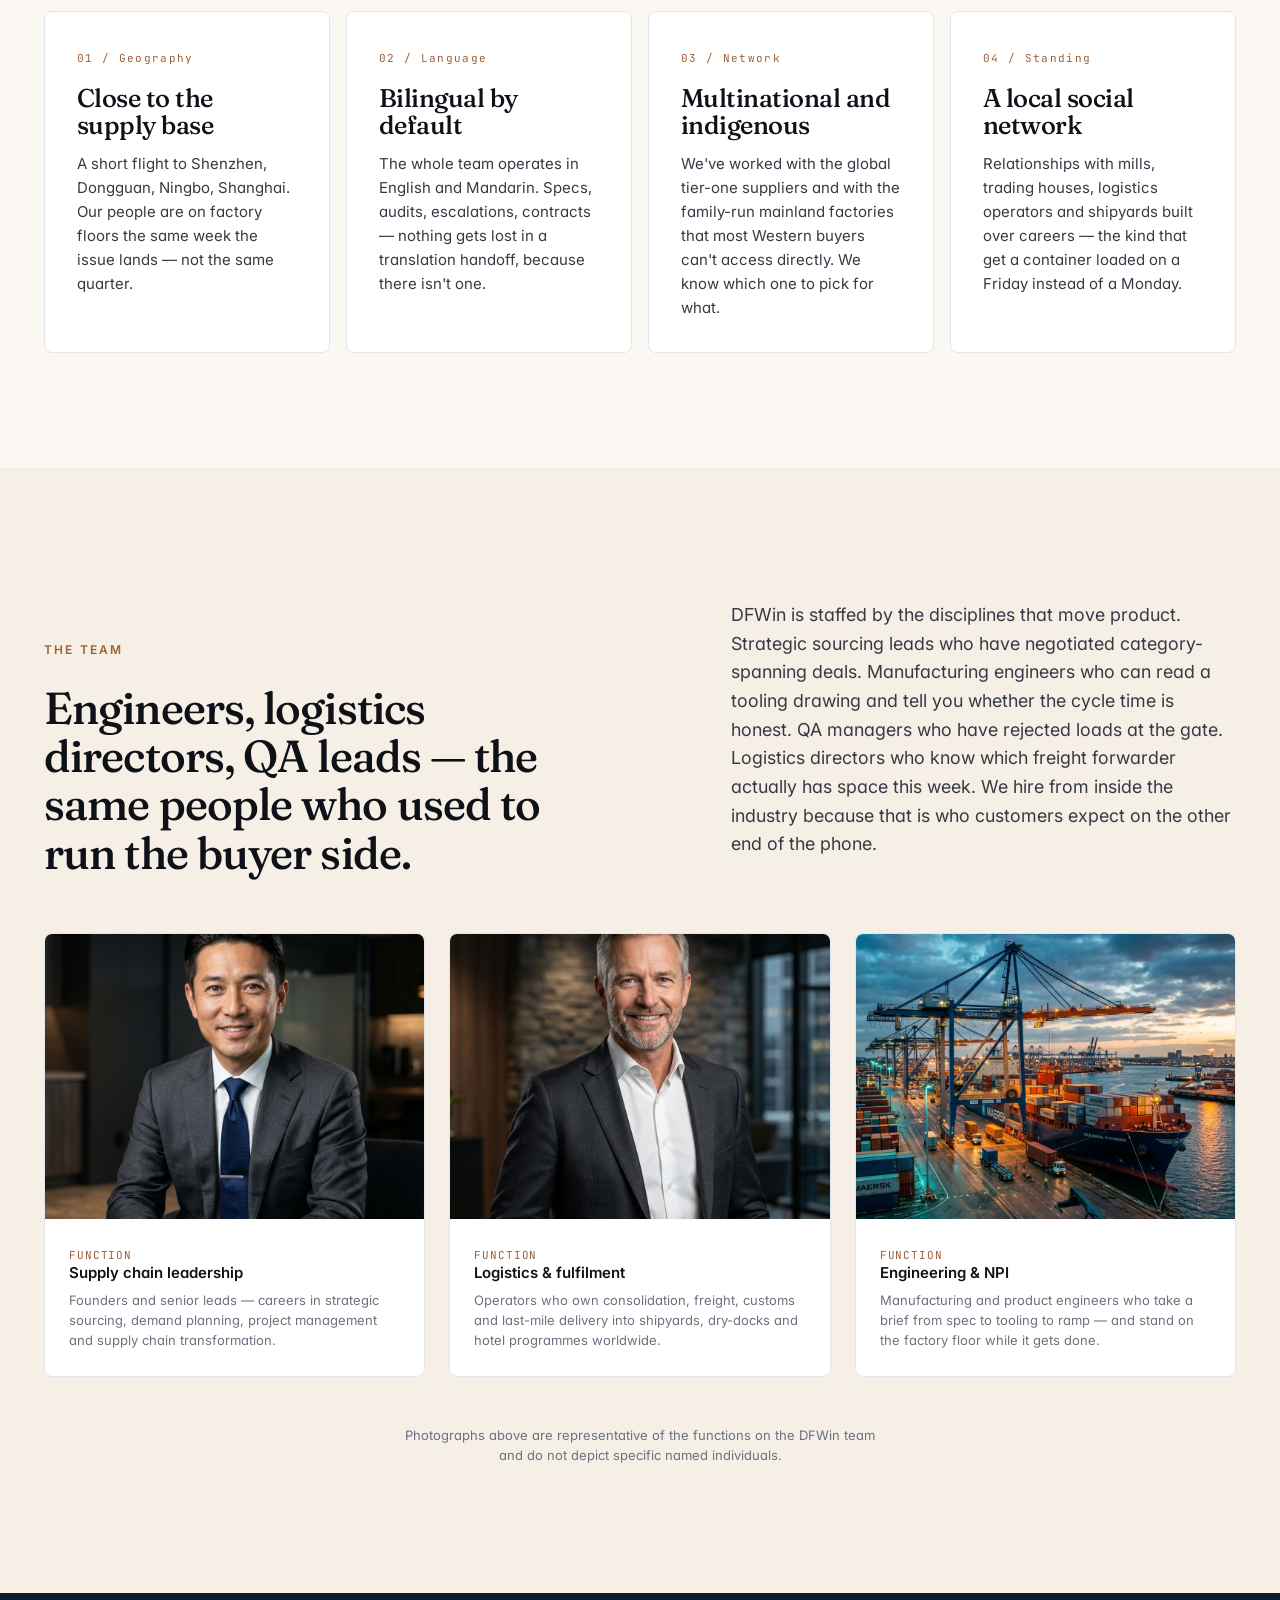
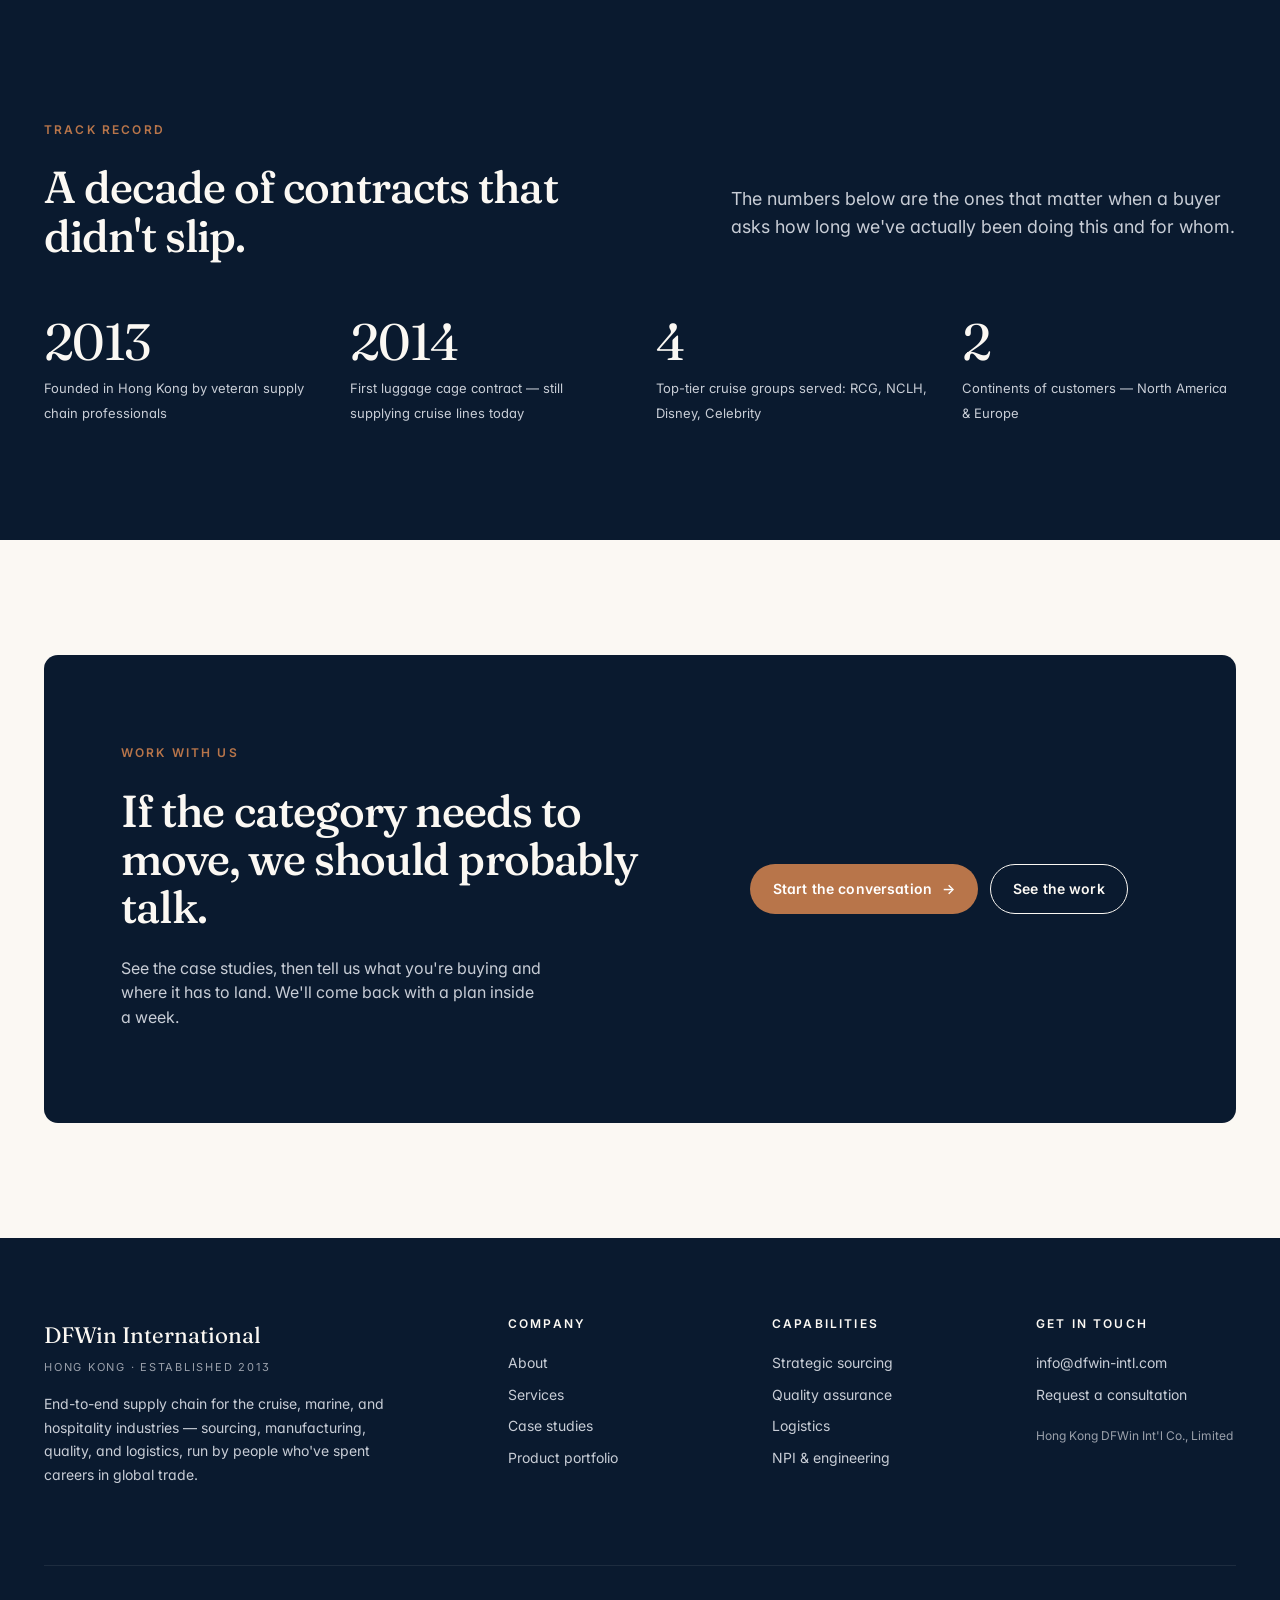
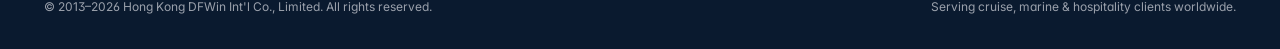
==== commit e0072f65: "a11y, SEO & perf pass: skip link, focus rings, canonicals, favicon, lazy loading, hero preload" ====
--- a/about.html
+++ b/about.html
@@ -9,15 +9,20 @@
   <meta property="og:type" content="website">
   <meta property="og:title" content="About | DFWin International — Global Supply Chain">
   <meta property="og:description" content="Veteran supply chain professionals, operating out of Hong Kong, building the China-based supply chain for cruise, marine and hospitality customers in North America and Europe.">
-  <meta property="og:image" content="images/asian_executive.png">
+  <meta property="og:image" content="https://kevinmjones.github.io/dfwin-site/images/asian_executive.png">
+  <meta property="og:url" content="https://kevinmjones.github.io/dfwin-site/about.html">
   <meta property="og:site_name" content="DFWin International">
   <meta property="og:locale" content="en_US">
   <link rel="preconnect" href="https://fonts.googleapis.com">
   <link rel="preconnect" href="https://fonts.gstatic.com" crossorigin>
   <link href="https://fonts.googleapis.com/css2?family=Fraunces:opsz,wght,SOFT@9..144,300..600,0..100&family=Inter:wght@400;500;600;700&family=JetBrains+Mono:wght@500&display=swap" rel="stylesheet">
   <link rel="stylesheet" href="assets/css/main.css">
+  <link rel="icon" href="favicon.svg" type="image/svg+xml">
+  <link rel="icon" href="favicon.svg" sizes="any">
+  <link rel="canonical" href="https://kevinmjones.github.io/dfwin-site/about.html">
 </head>
 <body>
+<a class="skip-link" href="#main-content">Skip to main content</a>
 
 <header class="nav" role="banner">
   <div class="nav-inner">
@@ -47,7 +52,7 @@
   </div>
 </header>
 
-<main>
+<main id="main-content">
 
   <!-- ============== HERO ============== -->
   <section class="hero" aria-labelledby="about-hero-h">
--- a/assets/css/main.css
+++ b/assets/css/main.css
@@ -71,6 +71,36 @@
 a { color: inherit; text-decoration: none; }
 button { font: inherit; cursor: pointer; }
 
+/* ---------- Focus indicators (WCAG 2.4.7) ---------- */
+a:focus-visible,
+button:focus-visible,
+.btn:focus-visible,
+.btn-link:focus-visible {
+  outline: 2px solid var(--copper-600);
+  outline-offset: 3px;
+  border-radius: 3px;
+}
+.surface-dark a:focus-visible,
+.surface-dark button:focus-visible,
+.cta-band a:focus-visible,
+.footer a:focus-visible { outline-color: var(--cream-50); }
+
+/* ---------- Skip link (WCAG 2.4.1) ---------- */
+.skip-link {
+  position: absolute;
+  top: -100px;
+  left: 16px;
+  z-index: 100;
+  background: var(--navy-900);
+  color: var(--cream-50);
+  padding: 12px 20px;
+  font-weight: 600;
+  font-size: 14px;
+  border-radius: 4px;
+  transition: top 150ms ease;
+}
+.skip-link:focus { top: 12px; outline: 2px solid var(--copper-500); outline-offset: 2px; }
+
 /* ---------- Typography ---------- */
 .font-display { font-family: var(--font-display); font-optical-sizing: auto; }
 .eyebrow {
@@ -204,7 +234,7 @@
 .hero-grid { display: grid; grid-template-columns: 1fr; gap: 56px; align-items: end; }
 @media (min-width: 1000px) { .hero-grid { grid-template-columns: 1.15fr 1fr; gap: 80px; } }
 .hero h1 { margin-bottom: 28px; }
-.hero h1 em { font-style: italic; font-weight: 400; color: var(--copper-600); font-feature-settings: "ss01"; }
+.hero h1 em { font-style: italic; font-weight: 400; color: var(--copper-700); font-feature-settings: "ss01"; }
 .hero-meta { display: flex; flex-wrap: wrap; gap: 32px 48px; margin-top: 48px; padding-top: 32px; border-top: 1px solid var(--rule); }
 .hero-meta-item { font-size: 13px; color: var(--text-mute); max-width: 220px; }
 .hero-meta-item strong { display: block; font-family: var(--font-display); font-size: 2rem; font-weight: 500; color: var(--navy-900); letter-spacing: -0.02em; line-height: 1; margin-bottom: 6px; }
@@ -361,9 +391,9 @@
   transition: border-color 150ms ease, box-shadow 150ms ease;
 }
 .field input:focus, .field select:focus, .field textarea:focus {
-  outline: none;
+  outline: 2px solid var(--copper-600);
+  outline-offset: 1px;
   border-color: var(--navy-900);
-  box-shadow: 0 0 0 4px rgba(10,26,47,0.06);
 }
 .field textarea { min-height: 140px; resize: vertical; }
 
@@ -373,8 +403,7 @@
   .reveal.in { opacity: 1; transform: none; }
 }
 @media (prefers-reduced-motion: reduce) {
-  .reveal { opacity: 1; transform: none; }
-  * { animation: none !important; transition: none !important; }
+  .reveal { opacity: 1; transform: none; transition: none; }
 }
 
 /* ---------- Article (case study body) ---------- */
